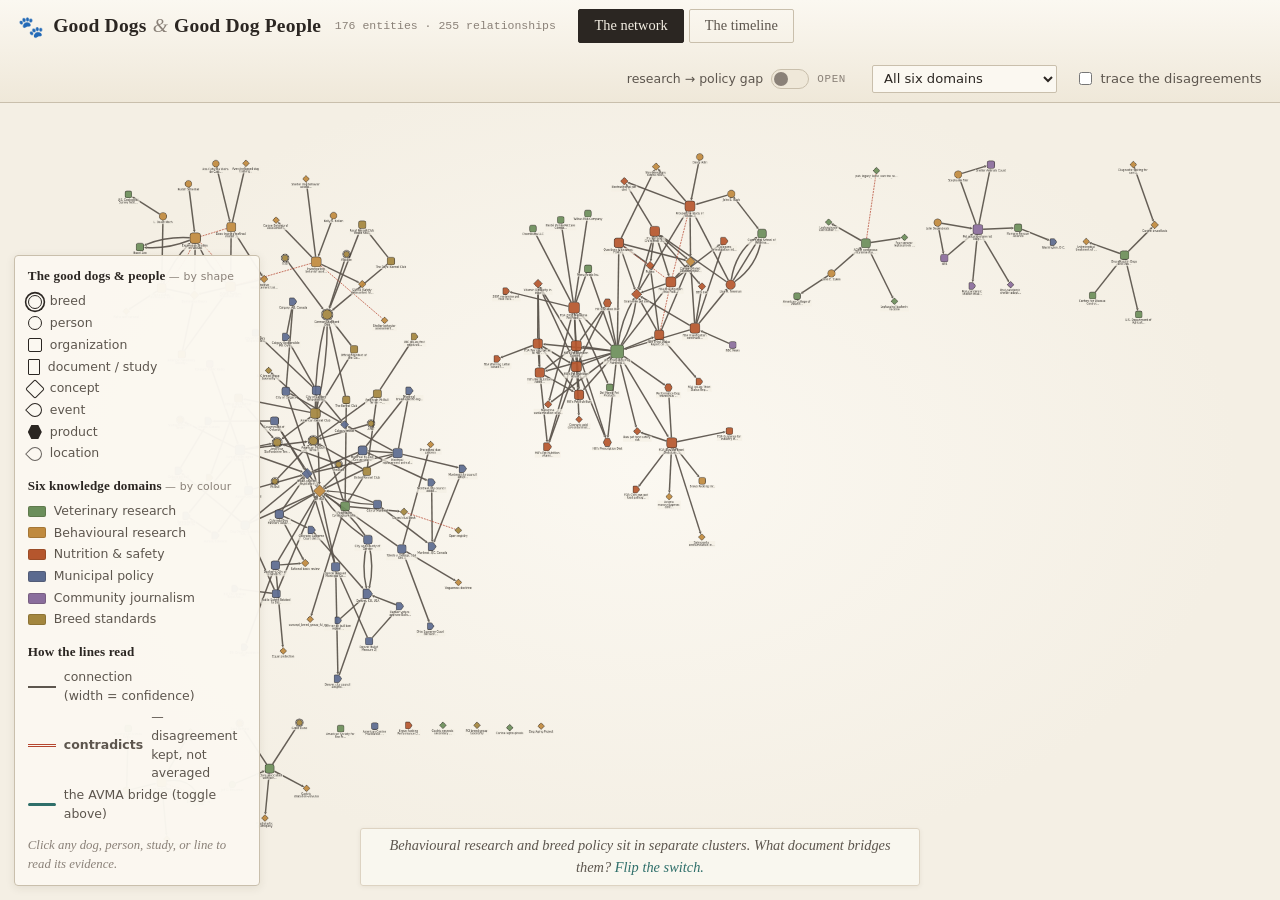
==== examples/good-dogs/viz/index.html @ 26f92ab1 "feat(good-dogs): flagship viz + case study + README link - viz/: de-branded, dog-themed two-view OFF" ====
<!DOCTYPE html>
<html lang="en">
<head>
  <meta charset="utf-8" />
  <meta name="viewport" content="width=device-width, initial-scale=1" />
  <title>Good Dogs &amp; Good Dog People — a knowledge graph</title>
  <!-- Fully offline / privacy-first: every library is vendored locally, the
       graph is inlined in data.js, and there are NO runtime network calls.
       Opens from file:// or any static server. -->
  <link rel="stylesheet" href="style.css" />
  <script src="vendor/d3.v7.min.js"></script>
  <script src="vendor/cytoscape.min.js"></script>
</head>
<body>
  <header id="topbar">
    <div class="brand">
      <span class="mark" aria-hidden="true">&#128062;</span>
      <span class="title">Good&nbsp;Dogs <span class="amp">&amp;</span> Good&nbsp;Dog&nbsp;People</span>
      <span class="counts" id="counts"></span>
    </div>

    <nav class="views" role="tablist" aria-label="View">
      <button id="tab-b" class="tab active" role="tab" aria-selected="true">The network</button>
      <button id="tab-a" class="tab" role="tab" aria-selected="false">The timeline</button>
    </nav>

    <div class="toggles" id="toggles">
      <!-- BEFORE / AFTER loop-demo toggle (View B) -->
      <div class="loop" id="loop-wrap" title="Show the AVMA review that bridges behavioural research and breed-specific legislation">
        <span class="loop-cap">research&nbsp;&rarr;&nbsp;policy gap</span>
        <label class="switch">
          <input type="checkbox" id="t-bridge" />
          <span class="track"><span class="thumb"></span></span>
        </label>
        <span class="loop-state" id="loop-state">open</span>
      </div>

      <select id="t-domain" title="Focus one knowledge domain">
        <option value="all">All six domains</option>
        <option value="veterinary_research">Veterinary research</option>
        <option value="behavioral_research">Behavioural research</option>
        <option value="nutrition_safety">Nutrition &amp; safety</option>
        <option value="municipal_policy">Municipal policy</option>
        <option value="community_journalism">Community journalism</option>
        <option value="breed_standards">Breed standards</option>
      </select>

      <label class="chk"><input type="checkbox" id="t-contradict" /> trace the disagreements</label>
    </div>
  </header>

  <main id="stage">
    <section id="view-b" class="view active" aria-label="The knowledge network">
      <div id="cy"></div>
      <!-- a quiet caption that narrates the current state of the loop demo -->
      <div id="story" aria-live="polite"></div>
    </section>

    <section id="view-a" class="view" aria-label="The timeline">
      <div id="timeline"></div>
    </section>

    <!-- shared legend (the grammar) — anchored bottom-left, collapsible, never
         drawn over the data nucleus -->
    <aside id="legend" aria-label="Legend">
      <button id="legend-toggle" title="Toggle legend">legend</button>
      <div id="legend-body">
        <h4>The good dogs &amp; people <span class="by-shape">— by shape</span></h4>
        <ul class="glyphs">
          <li><span class="g g-breed"></span> breed</li>
          <li><span class="g g-person"></span> person</li>
          <li><span class="g g-organization"></span> organization</li>
          <li><span class="g g-document"></span> document / study</li>
          <li><span class="g g-concept"></span> concept</li>
          <li><span class="g g-event"></span> event</li>
          <li><span class="g g-product"></span> product</li>
          <li><span class="g g-location"></span> location</li>
        </ul>
        <h4>Six knowledge domains <span class="by-shape">— by colour</span></h4>
        <ul id="domain-ramp" class="domains"></ul>
        <h4>How the lines read</h4>
        <ul class="lines">
          <li><span class="ln solid"></span> connection (width&nbsp;=&nbsp;confidence)</li>
          <li><span class="ln contra"></span> <b>contradicts</b> — disagreement kept, not averaged</li>
          <li><span class="ln bridge"></span> the AVMA bridge (toggle above)</li>
        </ul>
        <p class="note">Click any dog, person, study, or line to read its evidence.</p>
      </div>
    </aside>

    <!-- shared provenance / evidence side-panel -->
    <aside id="panel" class="hidden" aria-label="Evidence">
      <button id="panel-close" title="Close">&times;</button>
      <div id="panel-body"></div>
    </aside>
  </main>

  <div id="loading">fetching the good dogs&hellip;</div>

  <script src="data.js"></script>
  <script src="app.js"></script>
</body>
</html>
---- examples/good-dogs/viz/style.css ----
/* style.css — "The Field Notebook".
 *
 * Aesthetic: a naturalist's / veterinary field journal. Warm laid paper, ink,
 * and an archival palette where each of the six knowledge domains carries a
 * muted earthy hue (no neon community colours). A characterful display serif
 * (Hoefler/Iowan/Charter/Georgia stack — all locally available, no web fonts)
 * for headings; a clean humanist sans for the body. Restrained, credible,
 * wholesome: it's good dogs and good dog people.
 *
 * Carries the template's hard-won fixes: flex shell (no hardcoded topbar
 * offset), legend that never occludes the data nucleus, legend<->render parity.
 */

:root {
  /* ink + paper */
  --ink:        #2b2622;   /* warm near-black, like fountain-pen ink on cream */
  --ink-soft:   #5d564e;
  --muted:      #8a8178;
  --faint:      #b6ada1;
  --bg:         #f4efe4;   /* aged laid paper */
  --bg-2:       #efe8d9;
  --panel-bg:   #fbf8f1;
  --line:       #ddd3c2;
  --rule:       #c9bfac;

  /* the one true accent — a faded forester's red, used for "disagreement" */
  --contra:     #b5462f;
  /* the loop-demo bridge: an inked teal, the colour of a closed circuit */
  --bridge:     #2f6f6a;
  --hl:         #3a5a8c;   /* cross-view highlight, muted indigo */

  /* the six domains — earthy, archival, colourblind-distinguishable by both
     hue and value. These are the community colours in View B. */
  --d-vet:      #6b8e5a;   /* veterinary research — sage green */
  --d-behav:    #c08a3e;   /* behavioural research — ochre */
  --d-nutri:    #b5562d;   /* nutrition & safety — terracotta */
  --d-policy:   #5b6a8f;   /* municipal policy — slate blue */
  --d-journal:  #8a6d9c;   /* community journalism — muted plum */
  --d-breed:    #a3863e;   /* breed standards — antique gold */

  --serif: "Hoefler Text", "Iowan Old Style", "Palatino Linotype", Palatino,
           "Charter", "Georgia", "Times New Roman", serif;
  --sans:  "Avenir Next", "Segoe UI", "Helvetica Neue", "Optima", system-ui,
           -apple-system, sans-serif;
  --mono:  ui-monospace, "SF Mono", "JetBrains Mono", Menlo, Consolas, monospace;
}

* { box-sizing: border-box; }
html, body { height: 100%; margin: 0; }

body {
  font: 14px/1.5 var(--sans);
  color: var(--ink);
  background: var(--bg);
  /* faint paper grain via two layered gradients — atmosphere, not chartjunk */
  background-image:
    radial-gradient(circle at 18% 12%, rgba(255,255,255,0.5), transparent 38%),
    radial-gradient(circle at 84% 78%, rgba(180,160,120,0.10), transparent 46%);
  overflow: hidden;
  display: flex; flex-direction: column;   /* topbar (auto) + stage (fills) */
  -webkit-font-smoothing: antialiased;
}

/* ===================== top bar ===================== */
#topbar {
  display: flex; align-items: center; gap: 1.4rem;
  padding: 0.55rem 1.15rem;
  border-bottom: 1.5px solid var(--rule);
  background: linear-gradient(180deg, var(--panel-bg), var(--bg-2));
  position: relative; z-index: 30;
  flex-wrap: wrap;
  flex: 0 0 auto;          /* keep natural (possibly wrapped) height */
}
.brand { display: flex; align-items: baseline; gap: 0.55rem; }
.brand .mark { font-size: 1.3rem; transform: translateY(2px); filter: saturate(0.85); }
.brand .title {
  font-family: var(--serif);
  font-size: 1.22rem; font-weight: 600; letter-spacing: 0.01em;
  color: var(--ink);
}
.brand .amp { font-style: italic; color: var(--muted); font-weight: 400; padding: 0 0.05em; }
.counts { font-family: var(--mono); color: var(--muted); font-size: 0.72rem; margin-left: 0.3rem; align-self: center; }

/* view tabs */
.views { display: flex; gap: 0.3rem; }
.tab {
  font: inherit; font-family: var(--serif); font-size: 0.9rem;
  padding: 0.32rem 0.95rem;
  border: 1.5px solid var(--rule);
  background: transparent; color: var(--ink-soft);
  cursor: pointer; border-radius: 2px;
  transition: background 0.16s, color 0.16s;
}
.tab:hover { background: var(--bg-2); }
.tab.active { background: var(--ink); color: var(--bg); border-color: var(--ink); }

/* toggles cluster */
.toggles { display: flex; gap: 1.1rem; align-items: center; margin-left: auto; flex-wrap: wrap; }
.toggles select {
  font: inherit; font-size: 0.82rem; padding: 0.28rem 0.45rem;
  border: 1.5px solid var(--rule); border-radius: 2px;
  background: var(--panel-bg); color: var(--ink);
}
.chk { font-size: 0.82rem; color: var(--ink-soft); cursor: pointer; user-select: none; display: flex; align-items: center; gap: 0.35rem; }
.chk input { accent-color: var(--contra); }

/* the BEFORE/AFTER loop switch */
.loop { display: flex; align-items: center; gap: 0.5rem; }
.loop-cap { font-size: 0.78rem; color: var(--ink-soft); }
.loop-state {
  font-family: var(--mono); font-size: 0.68rem; letter-spacing: 0.06em;
  text-transform: uppercase; color: var(--muted);
  min-width: 3.4em; text-align: left;
}
.switch { position: relative; display: inline-flex; cursor: pointer; }
.switch input { position: absolute; opacity: 0; width: 0; height: 0; }
.track {
  width: 38px; height: 20px; border-radius: 20px;
  background: var(--bg-2); border: 1.5px solid var(--rule);
  display: inline-flex; align-items: center; transition: background 0.18s, border-color 0.18s;
}
.thumb {
  width: 14px; height: 14px; border-radius: 50%;
  background: var(--muted); margin-left: 2px;
  transition: transform 0.2s cubic-bezier(.4,1.3,.5,1), background 0.18s;
}
.switch input:checked + .track { background: var(--bridge); border-color: var(--bridge); }
.switch input:checked + .track .thumb { transform: translateX(18px); background: #fff; }
.switch input:checked ~ * { }

/* ===================== stage ===================== */
/* Flex child fills the height left by the (variable) topbar — NO hardcoded
 * offset, so a wrapped topbar on a narrow window can't clip the viz top. */
#stage { position: relative; flex: 1 1 auto; min-height: 0; }
.view { display: none; position: absolute; inset: 0; }
.view.active { display: block; }

#cy {
  width: 100%; height: 100%;
  background:
    radial-gradient(ellipse at 50% 46%, #fbf8f1 0%, var(--bg) 66%);
}
#timeline { width: 100%; height: 100%; overflow: auto; background: var(--bg); }

/* loop-demo caption — bottom centre, out of the legend's corner */
#story {
  position: absolute; left: 50%; transform: translateX(-50%);
  bottom: 14px; z-index: 18;
  max-width: 560px; text-align: center;
  font-family: var(--serif); font-style: italic; font-size: 0.9rem;
  color: var(--ink-soft);
  background: rgba(251,248,241,0.86); border: 1px solid var(--line);
  border-radius: 3px; padding: 0.4rem 0.9rem;
  box-shadow: 0 1px 5px rgba(60,44,20,0.07);
  pointer-events: none;
  transition: opacity 0.2s;
}
#story.bridged { border-color: var(--bridge); color: var(--bridge); }
#story.empty { opacity: 0; }

/* ===================== legend ===================== */
#legend {
  position: absolute; left: 14px; bottom: 14px; z-index: 20;
  background: rgba(251,248,241,0.97);
  border: 1.5px solid var(--rule); border-radius: 4px;
  max-width: 246px; font-size: 0.78rem;
  box-shadow: 0 2px 10px rgba(60,44,20,0.09);
}
#legend-toggle {
  display: none; font: inherit; font-family: var(--serif); font-size: 0.82rem;
  padding: 0.3rem 0.7rem; border: none; background: transparent;
  cursor: pointer; color: var(--ink-soft);
}
#legend-body { padding: 0.65rem 0.8rem; }
#legend h4 {
  margin: 0.7rem 0 0.3rem; font-family: var(--serif);
  font-size: 0.82rem; letter-spacing: 0.01em; color: var(--ink); font-weight: 600;
}
#legend h4:first-child { margin-top: 0; }
#legend h4 .by-shape { font-family: var(--sans); font-weight: 400; font-size: 0.68rem; color: var(--muted); }
#legend ul { list-style: none; margin: 0; padding: 0; }
#legend li { display: flex; align-items: center; gap: 0.5rem; padding: 1.5px 0; color: var(--ink-soft); }
#legend.collapsed #legend-body { display: none; }
#legend.collapsed #legend-toggle { display: block; }

/* glyph swatches mirror the Cytoscape node shapes (legend<->render parity) */
.g { width: 14px; height: 14px; display: inline-block; flex: 0 0 14px; background: var(--panel-bg); border: 1.6px solid var(--ink); }
.g-breed       { border-radius: 50%; box-shadow: 0 0 0 1.6px var(--panel-bg), 0 0 0 3.2px var(--ink); } /* double ring = the spine */
.g-person      { border-radius: 50%; }
.g-organization{ border-radius: 2px; }
.g-document    { border-radius: 1px; height: 16px; width: 12px; flex-basis: 12px; }
.g-concept     { border-radius: 2px; transform: rotate(45deg); } /* diamond */
.g-event       { border-radius: 50% 50% 50% 0; transform: rotate(45deg); } /* teardrop */
.g-product     { border-radius: 3px; clip-path: polygon(25% 0,75% 0,100% 50%,75% 100%,25% 100%,0 50%); border: none; background: var(--ink); }
.g-location    { border-radius: 50% 50% 50% 0; transform: rotate(45deg); border-style: solid; opacity: 0.7; }

/* domain colour ramp */
.domains li { gap: 0.5rem; }
.domains .sw { width: 18px; height: 11px; flex: 0 0 18px; border-radius: 2px; border: 1px solid rgba(40,30,15,0.18); }

/* line swatches */
.ln { width: 28px; height: 0; flex: 0 0 28px; }
.ln.solid  { border-top: 2.5px solid var(--ink-soft); }
.ln.contra { border-top: 3px double var(--contra); height: 4px; }
.ln.bridge { border-top: 3px solid var(--bridge); border-radius: 2px; }

.note { color: var(--muted); margin: 0.7rem 0 0; font-style: italic; font-family: var(--serif); font-size: 0.8rem; }

/* ===================== evidence panel ===================== */
#panel {
  position: absolute; right: 0; top: 0; bottom: 0; width: 372px; max-width: 86vw;
  background: var(--panel-bg); border-left: 1.5px solid var(--rule);
  box-shadow: -3px 0 14px rgba(60,44,20,0.10); z-index: 25;
  overflow-y: auto; padding: 1.1rem 1.2rem 2.2rem;
  transition: transform 0.2s ease;
}
#panel.hidden { transform: translateX(112%); }
#panel-close {
  position: absolute; right: 0.6rem; top: 0.45rem; border: none; background: none;
  font-size: 1.5rem; line-height: 1; cursor: pointer; color: var(--muted);
}
#panel-close:hover { color: var(--ink); }
#panel h3 { margin: 0 0 0.15rem; font-family: var(--serif); font-size: 1.18rem; line-height: 1.25; color: var(--ink); }
#panel .sub { color: var(--muted); font-size: 0.78rem; margin: 0 0 1rem; font-family: var(--mono); letter-spacing: 0.02em; }
#panel .kv { margin: 0.6rem 0; }
#panel .kv .k {
  font-size: 0.66rem; text-transform: uppercase; letter-spacing: 0.07em;
  color: var(--muted); font-weight: 700; display: block; margin-bottom: 0.15rem;
}
#panel .kv .v { font-size: 0.9rem; }
#panel .fact {
  background: var(--bg-2); border-left: 3px solid var(--ink-soft);
  padding: 0.6rem 0.8rem; font-size: 0.88rem; line-height: 1.55;
  font-family: var(--serif); border-radius: 0 3px 3px 0; color: var(--ink);
}
#panel .fact.contra { border-left-color: var(--contra); background: #f7e7e1; }
#panel .badge {
  display: inline-block; font-size: 0.66rem; padding: 0.12rem 0.5rem; border-radius: 3px;
  font-weight: 700; letter-spacing: 0.04em; text-transform: uppercase;
  font-family: var(--sans);
}
#panel .badge.contra { background: #f3ddd5; color: var(--contra); border: 1px solid #e0b3a5; }
#panel .badge.bridge { background: #d9eae8; color: var(--bridge); border: 1px solid #a8cfca; }
#panel .badge.dom { background: var(--bg-2); color: var(--ink-soft); border: 1px solid var(--line); }
#panel .domchip { display: inline-flex; align-items: center; gap: 0.35rem; }
#panel .domchip .dot { width: 10px; height: 10px; border-radius: 50%; display: inline-block; }
#panel .conf-bar {
  height: 7px; border-radius: 4px; background: var(--bg-2); overflow: hidden; margin-top: 0.2rem;
  border: 1px solid var(--line);
}
#panel .conf-bar > span { display: block; height: 100%; background: var(--ink-soft); }

/* ===================== timeline (View A) ===================== */
.tl-band-label {
  font-family: var(--serif); font-size: 0.86rem; letter-spacing: 0.01em;
  fill: var(--ink); font-weight: 600;
}
.tl-band-sub { font-size: 0.7rem; fill: var(--muted); font-style: italic; }
.tl-spine { stroke: var(--rule); stroke-width: 1.25; }
.tl-axis text { fill: var(--ink-soft); font-size: 11px; font-family: var(--mono); }
.tl-axis line, .tl-axis path { stroke: var(--rule); }
.tl-tick-grid { stroke: var(--line); stroke-dasharray: 2 4; opacity: 0.6; }
.tl-label { font-size: 10.5px; fill: var(--ink); font-family: var(--sans); }
.tl-year { font-family: var(--mono); font-size: 9.5px; fill: var(--muted); }
.tl-node { cursor: pointer; }
.tl-node:hover .tl-glyph { stroke-width: 2.6; }
.tl-leader { stroke: var(--line); stroke-width: 0.75; }
.tl-super { fill: none; stroke: var(--ink-soft); stroke-width: 1.4; }
.tl-super.contra { stroke: var(--contra); stroke-dasharray: 5 3; }
.tl-hl .tl-glyph { stroke: var(--hl) !important; stroke-width: 3 !important; }

/* ===================== loading ===================== */
#loading {
  position: absolute; inset: 0; display: flex; align-items: center; justify-content: center;
  color: var(--muted); background: var(--bg); z-index: 40;
  font-family: var(--serif); font-style: italic; font-size: 1.05rem;
}
#loading.done { display: none; }

/* ===================== tooltip ===================== */
#tooltip {
  position: absolute; z-index: 50; pointer-events: none; max-width: 300px;
  background: rgba(43,38,34,0.95); color: #f4efe4; padding: 0.45rem 0.6rem; border-radius: 4px;
  font-size: 0.78rem; line-height: 1.4; opacity: 0; transition: opacity 0.12s;
  box-shadow: 0 4px 14px rgba(0,0,0,0.25);
}
#tooltip.show { opacity: 1; }
#tooltip .tt-type {
  color: #d9c9a8; font-size: 0.68rem; text-transform: uppercase; letter-spacing: 0.06em;
  font-family: var(--mono);
}

/* ===================== print ===================== */
@media print {
  body { overflow: visible; background: #fff; }
  #topbar { box-shadow: none; }
  .toggles, .views, #legend-toggle, #panel-close, #story { display: none !important; }
  #stage { position: static; height: auto; }
  .view { position: static; display: block !important; page-break-after: always; }
  #legend { position: static; box-shadow: none; max-width: none; margin: 1rem; }
  #panel { position: static; box-shadow: none; border-left: none; transform: none !important; }
}
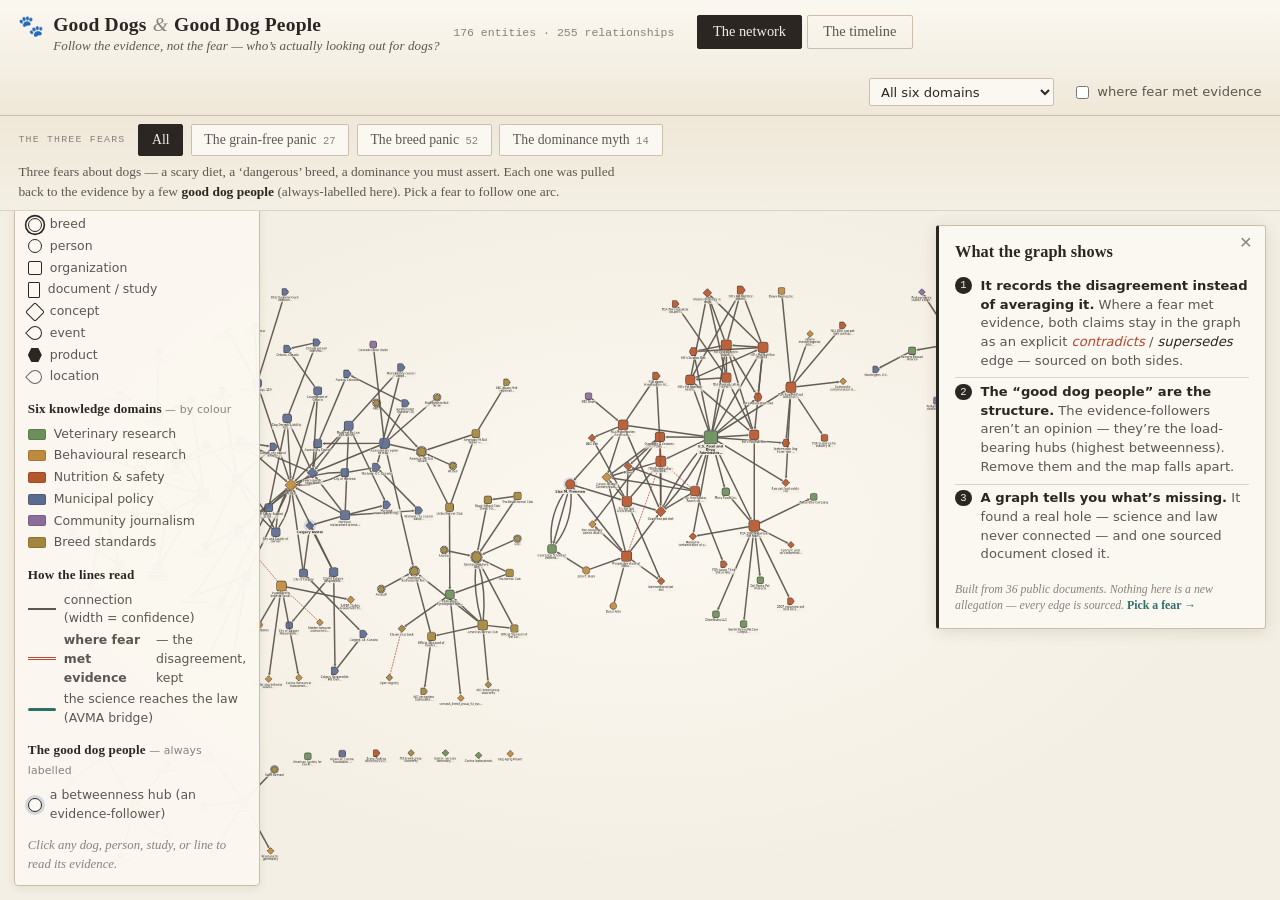
==== commit e4d0610f: "feat(good-dogs): reframe the flagship as an investigation with a narrative The viz + case study were" ====
--- a/examples/good-dogs/viz/index.html
+++ b/examples/good-dogs/viz/index.html
@@ -15,7 +15,10 @@
   <header id="topbar">
     <div class="brand">
       <span class="mark" aria-hidden="true">&#128062;</span>
-      <span class="title">Good&nbsp;Dogs <span class="amp">&amp;</span> Good&nbsp;Dog&nbsp;People</span>
+      <span class="headline">
+        <span class="title">Good&nbsp;Dogs <span class="amp">&amp;</span> Good&nbsp;Dog&nbsp;People</span>
+        <span class="thesis">Follow the evidence, not the fear &mdash; who&rsquo;s actually looking out for dogs?</span>
+      </span>
       <span class="counts" id="counts"></span>
     </div>
 
@@ -25,16 +28,6 @@
     </nav>
 
     <div class="toggles" id="toggles">
-      <!-- BEFORE / AFTER loop-demo toggle (View B) -->
-      <div class="loop" id="loop-wrap" title="Show the AVMA review that bridges behavioural research and breed-specific legislation">
-        <span class="loop-cap">research&nbsp;&rarr;&nbsp;policy gap</span>
-        <label class="switch">
-          <input type="checkbox" id="t-bridge" />
-          <span class="track"><span class="thumb"></span></span>
-        </label>
-        <span class="loop-state" id="loop-state">open</span>
-      </div>
-
       <select id="t-domain" title="Focus one knowledge domain">
         <option value="all">All six domains</option>
         <option value="veterinary_research">Veterinary research</option>
@@ -45,11 +38,68 @@
         <option value="breed_standards">Breed standards</option>
       </select>
 
-      <label class="chk"><input type="checkbox" id="t-contradict" /> trace the disagreements</label>
+      <label class="chk"><input type="checkbox" id="t-contradict" /> where fear met evidence</label>
     </div>
   </header>
 
+  <!-- ===== The Three Fears — the narrative spine (Tufte small multiples:
+       same visual grammar, three comparable states). Selecting a fear lights
+       its arc and dims the rest to non-data ink. ===== -->
+  <div id="story-spine" role="region" aria-label="The three fears">
+    <div class="spine-rail" role="tablist" aria-label="Choose a story">
+      <span class="spine-eyebrow">The three fears</span>
+      <button class="fear active" data-story="all" role="tab" aria-selected="true">All</button>
+      <button class="fear" data-story="grain_free" role="tab" aria-selected="false">
+        <span class="fear-name">The grain-free panic</span><span class="fear-n" id="n-grain_free"></span></button>
+      <button class="fear" data-story="breed" role="tab" aria-selected="false">
+        <span class="fear-name">The breed panic</span><span class="fear-n" id="n-breed"></span></button>
+      <button class="fear" data-story="dominance" role="tab" aria-selected="false">
+        <span class="fear-name">The dominance myth</span><span class="fear-n" id="n-dominance"></span></button>
+
+      <!-- the AVMA bridge before/after lives INSIDE the breed panic -->
+      <div class="loop" id="loop-wrap" hidden
+           title="The 2014 AVMA review that reconnects behavioural research to breed-specific legislation">
+        <span class="loop-cap">the science reaches the law</span>
+        <label class="switch">
+          <input type="checkbox" id="t-bridge" />
+          <span class="track"><span class="thumb"></span></span>
+        </label>
+        <span class="loop-state" id="loop-state">gap open</span>
+      </div>
+    </div>
+    <p class="spine-caption" id="spine-caption" aria-live="polite"></p>
+  </div>
+
   <main id="stage">
+
+    <!-- ===== the three takeaways — text AS data, no decoration. Dismissible;
+         a viewer reads it once and gets the whole argument. ===== -->
+    <aside id="takeaways" aria-label="What this investigation found">
+      <button id="takeaways-close" title="Dismiss">&times;</button>
+      <h2>What the graph shows</h2>
+      <ol class="findings">
+        <li>
+          <b>It records the disagreement instead of averaging it.</b>
+          Where a fear met evidence, both claims stay in the graph as an explicit
+          <span class="tk-contra">contradicts</span> /
+          <span class="tk-super">supersedes</span> edge &mdash; sourced on both sides.
+        </li>
+        <li>
+          <b>The &ldquo;good dog people&rdquo; are the structure.</b>
+          The evidence-followers aren&rsquo;t an opinion &mdash; they&rsquo;re the
+          load-bearing hubs (highest betweenness). Remove them and the map falls apart.
+        </li>
+        <li>
+          <b>A graph tells you what&rsquo;s missing.</b>
+          It found a real hole &mdash; science and law never connected &mdash; and
+          one sourced document closed it.
+        </li>
+      </ol>
+      <p class="tk-foot">Built from 36 public documents. Nothing here is a new
+        allegation &mdash; every edge is sourced. <button id="takeaways-go" class="linkish">Pick a fear &rarr;</button></p>
+    </aside>
+    <button id="takeaways-reopen" hidden title="Show the takeaways">the takeaways</button>
+
     <section id="view-b" class="view active" aria-label="The knowledge network">
       <div id="cy"></div>
       <!-- a quiet caption that narrates the current state of the loop demo -->
@@ -81,8 +131,12 @@
         <h4>How the lines read</h4>
         <ul class="lines">
           <li><span class="ln solid"></span> connection (width&nbsp;=&nbsp;confidence)</li>
-          <li><span class="ln contra"></span> <b>contradicts</b> — disagreement kept, not averaged</li>
-          <li><span class="ln bridge"></span> the AVMA bridge (toggle above)</li>
+          <li><span class="ln contra"></span> <b>where fear met evidence</b> — the disagreement, kept</li>
+          <li><span class="ln bridge"></span> the science reaches the law (AVMA bridge)</li>
+        </ul>
+        <h4>The good dog people <span class="by-shape">— always labelled</span></h4>
+        <ul class="lines">
+          <li><span class="g g-protagonist"></span> a betweenness hub (an evidence-follower)</li>
         </ul>
         <p class="note">Click any dog, person, study, or line to read its evidence.</p>
       </div>
--- a/examples/good-dogs/viz/style.css
+++ b/examples/good-dogs/viz/style.css
@@ -73,12 +73,18 @@
 }
 .brand { display: flex; align-items: baseline; gap: 0.55rem; }
 .brand .mark { font-size: 1.3rem; transform: translateY(2px); filter: saturate(0.85); }
+.brand .headline { display: flex; flex-direction: column; gap: 0.05rem; }
 .brand .title {
   font-family: var(--serif);
   font-size: 1.22rem; font-weight: 600; letter-spacing: 0.01em;
-  color: var(--ink);
+  color: var(--ink); line-height: 1.1;
 }
 .brand .amp { font-style: italic; color: var(--muted); font-weight: 400; padding: 0 0.05em; }
+/* the one-line thesis — the investigation, stated. Text as data. */
+.brand .thesis {
+  font-family: var(--serif); font-style: italic; font-size: 0.82rem;
+  color: var(--ink-soft); letter-spacing: 0.005em;
+}
 .counts { font-family: var(--mono); color: var(--muted); font-size: 0.72rem; margin-left: 0.3rem; align-self: center; }
 
 /* view tabs */
@@ -106,6 +112,9 @@
 
 /* the BEFORE/AFTER loop switch */
 .loop { display: flex; align-items: center; gap: 0.5rem; }
+.loop[hidden] { display: none; }       /* breed-panic-only; hidden attr must win */
+/* inside the spine rail the bridge toggle gets a quiet divider before it */
+.spine-rail .loop { margin-left: 0.4rem; padding-left: 0.7rem; border-left: 1px solid var(--rule); }
 .loop-cap { font-size: 0.78rem; color: var(--ink-soft); }
 .loop-state {
   font-family: var(--mono); font-size: 0.68rem; letter-spacing: 0.06em;
@@ -127,6 +136,51 @@
 .switch input:checked + .track { background: var(--bridge); border-color: var(--bridge); }
 .switch input:checked + .track .thumb { transform: translateX(18px); background: #fff; }
 .switch input:checked ~ * { }
+
+/* ===================== the three fears — narrative spine ===================== */
+/* A small-multiples SELECTOR: one segmented control, three comparable states
+ * plus "All". Same grammar each time; only the lit arc changes. The band is a
+ * flex child between topbar and stage, so it never overlaps the canvas. */
+#story-spine {
+  flex: 0 0 auto;
+  padding: 0.5rem 1.15rem 0.55rem;
+  background: linear-gradient(180deg, var(--bg-2), var(--bg));
+  border-bottom: 1px solid var(--line);
+  position: relative; z-index: 22;
+}
+.spine-rail { display: flex; align-items: center; gap: 0.45rem; flex-wrap: wrap; }
+.spine-eyebrow {
+  font-family: var(--mono); font-size: 0.62rem; letter-spacing: 0.12em;
+  text-transform: uppercase; color: var(--muted); margin-right: 0.35rem;
+}
+/* the segmented control — each fear a tab; identical grammar (Tufte parallelism) */
+.fear {
+  font: inherit; font-family: var(--serif); font-size: 0.86rem;
+  display: inline-flex; align-items: baseline; gap: 0.4rem;
+  padding: 0.3rem 0.8rem;
+  border: 1.5px solid var(--rule); border-radius: 2px;
+  background: var(--panel-bg); color: var(--ink-soft);
+  cursor: pointer; transition: background 0.16s, color 0.16s, border-color 0.16s;
+}
+.fear:hover { background: var(--bg-2); color: var(--ink); }
+.fear.active {
+  background: var(--ink); color: var(--bg); border-color: var(--ink);
+}
+.fear .fear-n {
+  font-family: var(--mono); font-size: 0.66rem; color: var(--muted);
+}
+.fear.active .fear-n { color: var(--faint); }
+/* the bridge before/after — only present inside the breed panic */
+.spine-caption {
+  margin: 0.4rem 0 0; max-width: 92ch;
+  font-family: var(--serif); font-size: 0.84rem; line-height: 1.45;
+  color: var(--ink-soft);
+}
+.spine-caption b { color: var(--ink); font-weight: 600; }
+/* the lit arc's accent reflects which fear is active (a quiet left rule) */
+#story-spine[data-story="grain_free"] .spine-caption { border-left: 2.5px solid var(--d-nutri); padding-left: 0.7rem; }
+#story-spine[data-story="breed"]      .spine-caption { border-left: 2.5px solid var(--d-policy); padding-left: 0.7rem; }
+#story-spine[data-story="dominance"]  .spine-caption { border-left: 2.5px solid var(--d-behav); padding-left: 0.7rem; }
 
 /* ===================== stage ===================== */
 /* Flex child fills the height left by the (variable) topbar — NO hardcoded
@@ -158,6 +212,65 @@
 #story.bridged { border-color: var(--bridge); color: var(--bridge); }
 #story.empty { opacity: 0; }
 
+/* ===================== takeaways card (the argument, up front) ===================== */
+/* Text AS data — three findings, no decoration. Anchored top-right; dismissible
+ * so it never fights the graph. A close reduces it to a quiet re-open tab. */
+#takeaways {
+  position: absolute; top: 14px; right: 14px; z-index: 24;
+  width: 330px; max-width: calc(100vw - 28px);
+  background: var(--panel-bg);
+  border: 1.5px solid var(--rule); border-left: 3px solid var(--ink);
+  border-radius: 3px; padding: 0.85rem 1rem 0.9rem;
+  box-shadow: 0 3px 16px rgba(60,44,20,0.12);
+  transition: opacity 0.22s, transform 0.22s;
+}
+#takeaways.gone { opacity: 0; transform: translateY(-8px); pointer-events: none; }
+#takeaways h2 {
+  margin: 0 0 0.5rem; font-family: var(--serif); font-size: 1.02rem;
+  font-weight: 600; color: var(--ink); letter-spacing: 0.005em;
+}
+#takeaways .findings {
+  margin: 0; padding: 0; list-style: none;
+  counter-reset: tk;
+}
+#takeaways .findings li {
+  counter-increment: tk;
+  position: relative; padding: 0.3rem 0 0.45rem 1.6rem;
+  font-size: 0.82rem; line-height: 1.42; color: var(--ink-soft);
+  border-top: 1px solid var(--line);
+}
+#takeaways .findings li:first-child { border-top: none; }
+#takeaways .findings li::before {
+  content: counter(tk); position: absolute; left: 0; top: 0.32rem;
+  width: 1.05rem; height: 1.05rem; line-height: 1.05rem; text-align: center;
+  font-family: var(--mono); font-size: 0.66rem; color: var(--bg);
+  background: var(--ink); border-radius: 50%;
+}
+#takeaways .findings b { color: var(--ink); font-weight: 600; }
+#takeaways .tk-contra { color: var(--contra); font-style: italic; }
+#takeaways .tk-super  { color: var(--ink); font-style: italic; }
+#takeaways .tk-foot {
+  margin: 0.6rem 0 0; font-family: var(--serif); font-style: italic;
+  font-size: 0.74rem; color: var(--muted); line-height: 1.4;
+}
+#takeaways .linkish {
+  font: inherit; font-style: normal; border: none; background: none;
+  color: var(--bridge); cursor: pointer; padding: 0; font-weight: 600;
+}
+#takeaways .linkish:hover { text-decoration: underline; }
+#takeaways-close {
+  position: absolute; top: 0.3rem; right: 0.45rem; border: none; background: none;
+  font-size: 1.3rem; line-height: 1; cursor: pointer; color: var(--muted);
+}
+#takeaways-close:hover { color: var(--ink); }
+#takeaways-reopen {
+  position: absolute; top: 14px; right: 14px; z-index: 23;
+  font: inherit; font-family: var(--serif); font-size: 0.78rem;
+  padding: 0.3rem 0.7rem; border: 1.5px solid var(--rule); border-radius: 2px;
+  background: var(--panel-bg); color: var(--ink-soft); cursor: pointer;
+}
+#takeaways-reopen:hover { background: var(--bg-2); color: var(--ink); }
+
 /* ===================== legend ===================== */
 #legend {
   position: absolute; left: 14px; bottom: 14px; z-index: 20;
@@ -193,6 +306,8 @@
 .g-event       { border-radius: 50% 50% 50% 0; transform: rotate(45deg); } /* teardrop */
 .g-product     { border-radius: 3px; clip-path: polygon(25% 0,75% 0,100% 50%,75% 100%,25% 100%,0 50%); border: none; background: var(--ink); }
 .g-location    { border-radius: 50% 50% 50% 0; transform: rotate(45deg); border-style: solid; opacity: 0.7; }
+/* protagonist swatch: a circle with the soft indigo halo the hubs carry */
+.g-protagonist { border-radius: 50%; box-shadow: 0 0 0 3px rgba(58,90,140,0.20); }
 
 /* domain colour ramp */
 .domains li { gap: 0.5rem; }
@@ -240,8 +355,11 @@
   font-family: var(--sans);
 }
 #panel .badge.contra { background: #f3ddd5; color: var(--contra); border: 1px solid #e0b3a5; }
+#panel .badge.super  { background: var(--bg-2); color: var(--ink-soft); border: 1px solid var(--rule); }
 #panel .badge.bridge { background: #d9eae8; color: var(--bridge); border: 1px solid #a8cfca; }
+#panel .badge.hub    { background: #e3e8f1; color: var(--hl); border: 1px solid #b8c3da; }
 #panel .badge.dom { background: var(--bg-2); color: var(--ink-soft); border: 1px solid var(--line); }
+#panel .fact.hub { border-left-color: var(--hl); background: #eef1f7; }
 #panel .domchip { display: inline-flex; align-items: center; gap: 0.35rem; }
 #panel .domchip .dot { width: 10px; height: 10px; border-radius: 50%; display: inline-block; }
 #panel .conf-bar {
